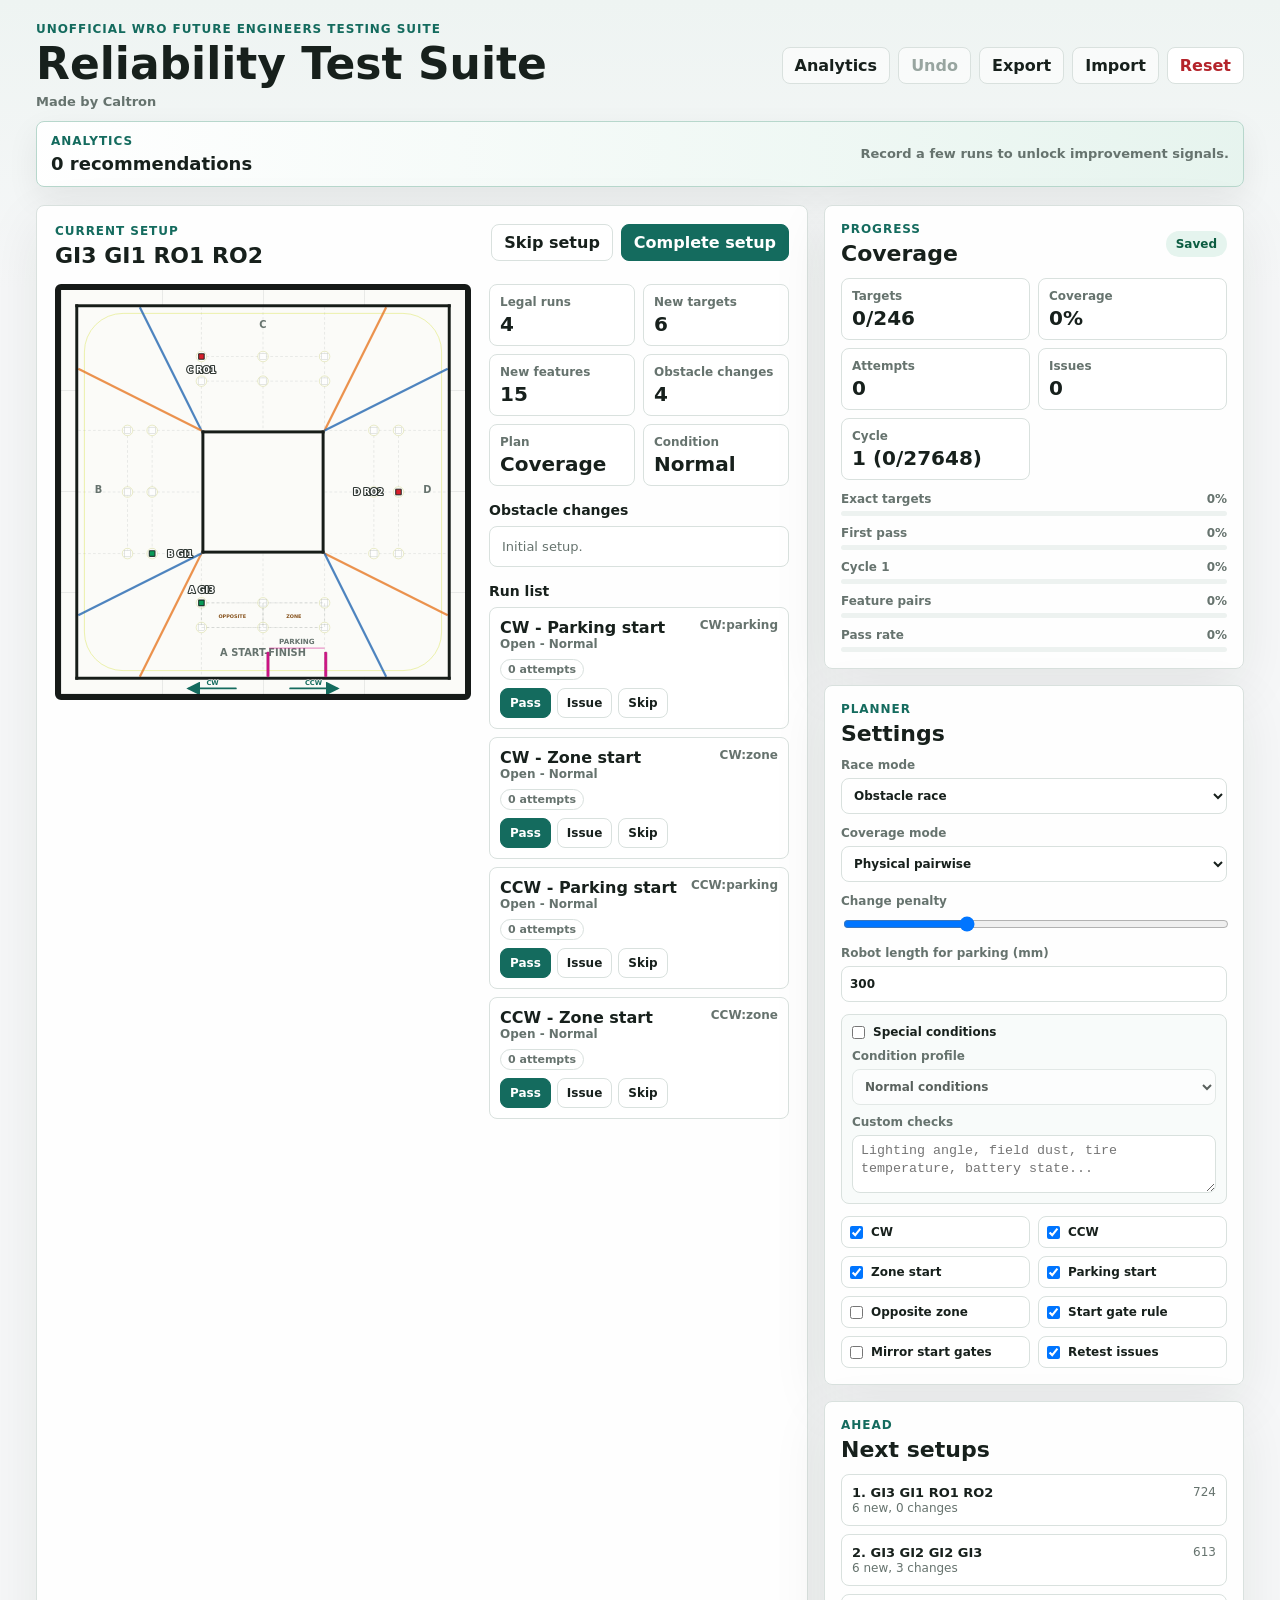
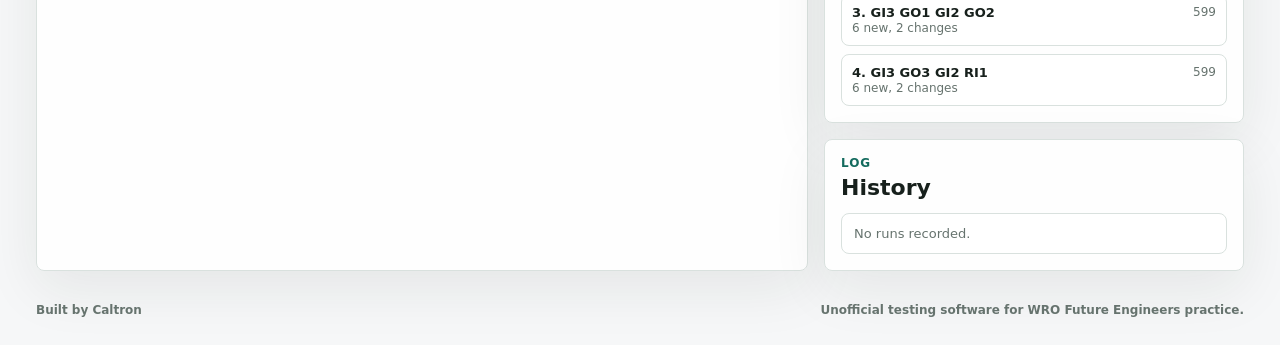
==== index.html @ f161d6ba "Publish WRO FE test suite" ====
<!doctype html>
<html lang="en">
  <head>
    <meta charset="utf-8">
    <meta name="viewport" content="width=device-width, initial-scale=1">
    <title>WRO FE Reliability Test Suite</title>
    <link rel="stylesheet" href="styles.css">
  </head>
  <body>
    <header class="app-header">
      <div>
        <p class="eyebrow">Unofficial WRO Future Engineers testing suite</p>
        <h1>Reliability Test Suite</h1>
        <p class="brand-line">Made by Caltron</p>
      </div>
      <div class="header-actions">
        <a class="button ghost" href="analytics.html">Analytics</a>
        <button id="undoBtn" class="button ghost" type="button">Undo</button>
        <button id="exportBtn" class="button ghost" type="button">Export</button>
        <label class="button ghost file-button">
          Import
          <input id="importInput" type="file" accept="application/json">
        </label>
        <button id="resetBtn" class="button danger" type="button">Reset</button>
      </div>
    </header>

    <a id="analyticsBanner" class="analytics-banner" href="analytics.html">
      <div>
        <p class="eyebrow">Analytics</p>
        <strong id="recommendationCount">0 recommendations</strong>
      </div>
      <span id="recommendationSummary">Record a few runs to unlock improvement signals.</span>
    </a>

    <main class="app-shell">
      <section class="panel planner-panel" aria-label="Current setup">
        <div class="panel-head">
          <div>
            <p class="eyebrow">Current setup</p>
            <h2 id="layoutTitle">No setup selected</h2>
          </div>
        <div class="setup-actions">
            <button id="nextBtn" class="button" type="button">Skip setup</button>
            <button id="completeBtn" class="button primary" type="button">Complete setup</button>
        </div>
        </div>

        <div class="setup-grid">
          <div class="field-wrap">
            <div id="field" class="field" aria-label="Field layout"></div>
          </div>

          <div class="setup-side">
            <div id="layoutMeta" class="metric-grid"></div>
            <div>
              <h3 id="changeTitle">Obstacle changes</h3>
              <div id="changeList" class="change-list"></div>
            </div>
            <div>
              <h3>Run list</h3>
              <div id="runList" class="run-list"></div>
            </div>
          </div>
        </div>
      </section>

      <aside class="side-stack">
        <section class="panel" aria-label="Coverage">
          <div class="panel-head compact">
            <div>
              <p class="eyebrow">Progress</p>
              <h2>Coverage</h2>
            </div>
            <span id="storageStatus" class="status-pill">Saved</span>
          </div>
          <div id="coverageCards" class="coverage-cards"></div>
          <div id="bars" class="bar-stack"></div>
        </section>

        <section class="panel" aria-label="Settings">
          <div class="panel-head compact">
            <div>
              <p class="eyebrow">Planner</p>
              <h2>Settings</h2>
            </div>
          </div>
          <form id="settingsForm" class="settings-form">
            <label>
              Race mode
              <select id="raceMode">
                <option value="obstacle">Obstacle race</option>
                <option value="free">Free race</option>
              </select>
            </label>
            <label>
              Coverage mode
              <select id="coverageMode">
                <option value="physical">Physical pairwise</option>
                <option value="directed">Directed strict</option>
              </select>
            </label>
            <label>
              Change penalty
              <input id="changePenalty" type="range" min="0" max="8" step="0.5">
            </label>
            <label>
              Robot length for parking (mm)
              <input id="parkingRobotLength" type="number" min="100" max="300" step="5" inputmode="numeric">
            </label>
            <div class="condition-box">
              <label class="condition-toggle"><input id="specialConditions" type="checkbox"> Special conditions</label>
              <label>
                Condition profile
                <select id="conditionProfile">
                  <option value="normal">Normal conditions</option>
                  <optgroup label="Lighting">
                    <option value="low-light">Low light</option>
                    <option value="bright-light">Bright light</option>
                    <option value="mixed-light">Mixed light</option>
                  </optgroup>
                  <optgroup label="Temperature">
                    <option value="cold-field">Cold field</option>
                    <option value="warm-field">Warm field</option>
                  </optgroup>
                  <optgroup label="Other">
                    <option value="low-battery">Low battery</option>
                    <option value="custom">Custom condition</option>
                  </optgroup>
                </select>
              </label>
              <label>
                Custom checks
                <textarea id="conditionChecks" rows="2" placeholder="Lighting angle, field dust, tire temperature, battery state..."></textarea>
              </label>
            </div>
            <div class="check-grid">
              <label><input id="includeCW" type="checkbox"> CW</label>
              <label><input id="includeCCW" type="checkbox"> CCW</label>
              <label><input id="includeZoneStart" type="checkbox"> Zone start</label>
              <label><input id="includeParkingStart" type="checkbox"> Parking start</label>
              <label><input id="includeOppositeZone" type="checkbox"> Opposite zone</label>
              <label><input id="strictStartGateRule" type="checkbox"> Start gate rule</label>
              <label><input id="mirrorStartGateRule" type="checkbox"> Mirror start gates</label>
              <label><input id="retestFailedTransitions" type="checkbox"> Retest issues</label>
            </div>
          </form>
        </section>

        <section class="panel" aria-label="Preview deck">
          <div class="panel-head compact">
            <div>
              <p class="eyebrow">Ahead</p>
              <h2>Next setups</h2>
            </div>
          </div>
          <div id="previewDeck" class="preview-list"></div>
        </section>

        <section class="panel" aria-label="History">
          <div class="panel-head compact">
            <div>
              <p class="eyebrow">Log</p>
              <h2>History</h2>
            </div>
          </div>
          <div id="historyList" class="history-list"></div>
        </section>
      </aside>
    </main>

    <footer class="app-footer">
      <span>Built by Caltron</span>
      <span>Unofficial testing software for WRO Future Engineers practice.</span>
    </footer>

    <template id="fieldTemplate">
      <div class="track-label label-a">A Start-Finish</div>
      <div class="track-label label-b">B</div>
      <div class="track-label label-c">C</div>
      <div class="track-label label-d">D</div>
      <div class="outer-line"></div>
      <div class="inner-block"></div>
      <div class="parking">
        <span></span>
        <span></span>
      </div>
      <div class="gate-lines top-lines"></div>
      <div class="gate-lines right-lines"></div>
      <div class="gate-lines bottom-lines"></div>
      <div class="gate-lines left-lines"></div>
    </template>

    <script src="engine.js"></script>
    <script src="app.js"></script>
  </body>
</html>
---- styles.css ----
:root {
  --bg: #f6f7f8;
  --panel: #ffffff;
  --panel-2: #eef4f2;
  --ink: #17201c;
  --muted: #66736e;
  --line: #d9e1de;
  --green: #079a57;
  --red: #d91f2b;
  --blue: #2367b1;
  --orange: #e87924;
  --magenta: #d41489;
  --accent: #146b5e;
  --accent-2: #c8732a;
  --danger: #b4232a;
  --shadow: 0 18px 55px rgba(23, 32, 28, 0.08);
  font-family: Inter, ui-sans-serif, system-ui, -apple-system, BlinkMacSystemFont, "Segoe UI", sans-serif;
}

* {
  box-sizing: border-box;
}

body {
  margin: 0;
  min-width: 320px;
  color: var(--ink);
  background: linear-gradient(180deg, #eef4f2 0, var(--bg) 290px);
}

button,
select,
input,
a {
  font: inherit;
}

.app-header {
  display: flex;
  align-items: center;
  justify-content: space-between;
  gap: 24px;
  padding: 22px clamp(16px, 3vw, 36px) 12px;
}

.app-header h1,
.panel h2,
.panel h3 {
  margin: 0;
  letter-spacing: 0;
}

.app-header h1 {
  font-size: clamp(28px, 4vw, 44px);
  line-height: 1;
}

.brand-line {
  margin: 8px 0 0;
  color: var(--muted);
  font-size: 13px;
  font-weight: 750;
}

.eyebrow {
  margin: 0 0 6px;
  color: var(--accent);
  font-size: 12px;
  font-weight: 800;
  letter-spacing: 0.08em;
  text-transform: uppercase;
}

.header-actions,
.setup-actions {
  display: flex;
  flex-wrap: wrap;
  gap: 8px;
  justify-content: flex-end;
}

.button {
  display: inline-flex;
  align-items: center;
  justify-content: center;
  min-height: 36px;
  border: 1px solid var(--line);
  border-radius: 8px;
  padding: 8px 12px;
  color: var(--ink);
  background: #fff;
  cursor: pointer;
  font-weight: 750;
  text-decoration: none;
  transition: border-color 0.15s ease, background 0.15s ease, transform 0.15s ease;
}

.button:hover {
  border-color: #b9c6c1;
  transform: translateY(-1px);
}

.button:disabled {
  color: #98a5a0;
  background: #f1f4f3;
  cursor: not-allowed;
  transform: none;
}

.button.primary {
  color: #fff;
  background: var(--accent);
  border-color: var(--accent);
}

.button.danger {
  color: var(--danger);
}

.button.danger.armed {
  color: #fff;
  background: var(--danger);
  border-color: var(--danger);
}

.button.ghost {
  background: rgba(255, 255, 255, 0.62);
}

.file-button {
  position: relative;
  overflow: hidden;
}

.file-button input {
  position: absolute;
  inset: 0;
  opacity: 0;
  pointer-events: none;
}

.app-shell {
  display: grid;
  grid-template-columns: minmax(0, 1fr) minmax(320px, 420px);
  gap: 16px;
  padding: 10px clamp(16px, 3vw, 36px) 32px;
}

.analytics-banner {
  display: flex;
  align-items: center;
  justify-content: space-between;
  gap: 16px;
  margin: 0 clamp(16px, 3vw, 36px) 8px;
  border: 1px solid #b7d7cc;
  border-radius: 8px;
  padding: 12px 14px;
  color: var(--ink);
  background: linear-gradient(90deg, rgba(255, 255, 255, 0.96), rgba(230, 244, 238, 0.96));
  box-shadow: 0 12px 32px rgba(23, 32, 28, 0.07);
  text-decoration: none;
}

.analytics-banner:hover {
  border-color: #83bca8;
}

.analytics-banner.has-recommendations {
  border-color: #79bfa2;
  background: linear-gradient(90deg, rgba(255, 255, 255, 0.98), rgba(221, 243, 233, 0.98));
}

.analytics-banner.has-recommendations .eyebrow {
  color: #0c5c41;
}

.analytics-banner strong {
  display: block;
  font-size: 18px;
  line-height: 1.1;
}

.analytics-banner > span {
  color: var(--muted);
  font-size: 13px;
  font-weight: 750;
  text-align: right;
}

.app-footer {
  display: flex;
  flex-wrap: wrap;
  gap: 8px 18px;
  justify-content: space-between;
  padding: 0 clamp(16px, 3vw, 36px) 28px;
  color: var(--muted);
  font-size: 12px;
  font-weight: 750;
}

.panel {
  border: 1px solid var(--line);
  border-radius: 8px;
  background: rgba(255, 255, 255, 0.93);
  box-shadow: var(--shadow);
}

.planner-panel {
  min-width: 0;
  padding: 18px;
}

.side-stack {
  display: grid;
  gap: 16px;
  align-self: start;
}

.side-stack .panel {
  padding: 16px;
}

.panel-head {
  display: flex;
  align-items: start;
  justify-content: space-between;
  gap: 16px;
  margin-bottom: 16px;
}

.panel-head.compact {
  align-items: center;
  margin-bottom: 12px;
}

.panel h2 {
  font-size: 22px;
  line-height: 1.1;
}

.panel h3 {
  margin-bottom: 8px;
  font-size: 14px;
}

.setup-grid {
  display: grid;
  grid-template-columns: minmax(360px, 1fr) minmax(300px, 0.48fr);
  gap: 18px;
  align-items: start;
}

.field-wrap {
  min-width: 0;
}

.field {
  position: relative;
  width: 100%;
  max-width: 760px;
  aspect-ratio: 1;
  margin: 0 auto;
  border: 6px solid #161a18;
  border-radius: 6px;
  background:
    linear-gradient(90deg, rgba(23, 32, 28, 0.08) 1px, transparent 1px) 0 0 / 25% 25%,
    linear-gradient(0deg, rgba(23, 32, 28, 0.08) 1px, transparent 1px) 0 0 / 25% 25%,
    #fbfbf8;
  overflow: hidden;
}

.field-svg {
  display: block;
  width: 100%;
  height: 100%;
}

.mat-bg {
  fill: #fbfbf8;
}

.barrier-board {
  fill: #171d19;
}

.guide-line {
  stroke-width: 18;
  opacity: 0.8;
}

.outer-guide-line {
  fill: none;
  stroke: rgba(213, 226, 61, 0.82);
  stroke-width: 4;
}

.corner-arc {
  fill: none;
  stroke: rgba(198, 205, 107, 0.75);
  stroke-width: 7;
}

.marker-line,
.free-reference-line {
  stroke-width: 4;
  stroke-dasharray: 22 18;
}

.marker-line {
  stroke: rgba(102, 115, 110, 0.26);
}

.free-reference-line {
  stroke: rgba(102, 115, 110, 0.16);
}

.guide-blue {
  stroke: var(--blue);
}

.guide-orange {
  stroke: var(--orange);
}

.section-label,
.tiny-label,
.measure-label,
.obstacle-label {
  font-family: Inter, ui-sans-serif, system-ui, -apple-system, BlinkMacSystemFont, "Segoe UI", sans-serif;
  font-weight: 850;
}

.section-label {
  fill: #66736e;
  font-size: 80px;
}

.tiny-label {
  fill: #66736e;
  font-size: 58px;
  text-transform: uppercase;
}

.start-zone-label {
  fill: #87531d;
  paint-order: stroke;
  stroke: #fbfbf8;
  stroke-width: 12;
  font-size: 40px;
  stroke-linejoin: round;
}

.start-zone {
  fill: transparent;
  stroke: rgba(102, 115, 110, 0.32);
  stroke-width: 4;
  stroke-dasharray: 24 18;
}

.secondary-zone {
  stroke: rgba(102, 115, 110, 0.32);
}

.parking-wall {
  fill: var(--magenta);
  stroke: #a31268;
  stroke-width: 4;
}

.parking-depth {
  stroke: rgba(212, 20, 137, 0.44);
  stroke-width: 10;
}

.marker-circle {
  fill: rgba(255, 255, 255, 0.48);
  stroke: rgba(197, 205, 111, 0.72);
  stroke-width: 4;
}

.marker-square {
  fill: rgba(255, 255, 255, 0.76);
  stroke: rgba(102, 115, 110, 0.35);
  stroke-width: 4;
}

.obstacle-block {
  stroke: rgba(23, 32, 28, 0.84);
  stroke-width: 9;
}

.red-block {
  fill: var(--red);
}

.green-block {
  fill: var(--green);
}

.obstacle-label {
  fill: #fff;
  paint-order: stroke;
  stroke: rgba(23, 32, 28, 0.9);
  stroke-width: 18;
  font-size: 70px;
  stroke-linejoin: round;
}

.measure-line {
  stroke: var(--accent);
  stroke-width: 12;
  stroke-dasharray: 36 24;
}

.measure-label {
  fill: var(--accent);
  paint-order: stroke;
  stroke: #fbfbf8;
  stroke-width: 16;
  font-size: 74px;
  stroke-linejoin: round;
}

.direction-arrow {
  stroke: var(--accent);
  stroke-width: 14;
  stroke-linecap: round;
}

.direction-arrow-head {
  fill: var(--accent);
}

.direction-label {
  fill: var(--accent);
  paint-order: stroke;
  stroke: #fbfbf8;
  stroke-width: 10;
  font-size: 54px;
  font-weight: 900;
  stroke-linejoin: round;
}

.outer-line,
.inner-block,
.parking,
.track-label,
.gate-lines,
.obstacle,
.start-badge {
  position: absolute;
}

.outer-line {
  inset: 5.5%;
  border: 2px solid #202522;
  border-radius: 4px;
  pointer-events: none;
}

.inner-block {
  inset: 36%;
  border: 5px solid #202522;
  border-radius: 5px;
  background:
    linear-gradient(135deg, transparent 0 44%, rgba(35, 103, 177, 0.75) 44% 47%, transparent 47%),
    linear-gradient(45deg, transparent 0 44%, rgba(232, 121, 36, 0.75) 44% 47%, transparent 47%),
    #f4f5f3;
}

.track-label {
  z-index: 4;
  color: var(--muted);
  font-size: clamp(10px, 1.5vw, 13px);
  font-weight: 850;
  text-transform: uppercase;
}

.label-a {
  top: 7.5%;
  left: 50%;
  transform: translateX(-50%);
}

.label-b {
  right: 7.5%;
  top: 50%;
  transform: translateY(-50%);
}

.label-c {
  bottom: 7.5%;
  left: 50%;
  transform: translateX(-50%);
}

.label-d {
  left: 7.5%;
  top: 50%;
  transform: translateY(-50%);
}

.parking {
  left: 42%;
  top: 9%;
  width: 16%;
  height: 12%;
  display: flex;
  justify-content: space-between;
  align-items: stretch;
  padding: 0 12%;
  border-bottom: 2px solid rgba(212, 20, 137, 0.4);
}

.parking span {
  width: 12%;
  background: var(--magenta);
  border-radius: 3px;
}

.gate-lines {
  pointer-events: none;
  opacity: 0.64;
}

.top-lines {
  left: 18%;
  top: 7%;
  width: 64%;
  height: 29%;
  background:
    linear-gradient(90deg, transparent 0 16%, rgba(102, 115, 110, 0.28) 16% 17%, transparent 17% 49%, rgba(102, 115, 110, 0.28) 49% 50%, transparent 50% 82%, rgba(102, 115, 110, 0.28) 82% 83%, transparent 83%),
    linear-gradient(0deg, transparent 0 34%, rgba(102, 115, 110, 0.23) 34% 35%, transparent 35% 70%, rgba(102, 115, 110, 0.23) 70% 71%, transparent 71%);
}

.bottom-lines {
  left: 18%;
  bottom: 7%;
  width: 64%;
  height: 29%;
  background:
    linear-gradient(90deg, transparent 0 16%, rgba(102, 115, 110, 0.28) 16% 17%, transparent 17% 49%, rgba(102, 115, 110, 0.28) 49% 50%, transparent 50% 82%, rgba(102, 115, 110, 0.28) 82% 83%, transparent 83%),
    linear-gradient(0deg, transparent 0 34%, rgba(102, 115, 110, 0.23) 34% 35%, transparent 35% 70%, rgba(102, 115, 110, 0.23) 70% 71%, transparent 71%);
}

.right-lines {
  right: 7%;
  top: 18%;
  width: 29%;
  height: 64%;
  background:
    linear-gradient(0deg, transparent 0 16%, rgba(102, 115, 110, 0.28) 16% 17%, transparent 17% 49%, rgba(102, 115, 110, 0.28) 49% 50%, transparent 50% 82%, rgba(102, 115, 110, 0.28) 82% 83%, transparent 83%),
    linear-gradient(90deg, transparent 0 34%, rgba(102, 115, 110, 0.23) 34% 35%, transparent 35% 70%, rgba(102, 115, 110, 0.23) 70% 71%, transparent 71%);
}

.left-lines {
  left: 7%;
  top: 18%;
  width: 29%;
  height: 64%;
  background:
    linear-gradient(0deg, transparent 0 16%, rgba(102, 115, 110, 0.28) 16% 17%, transparent 17% 49%, rgba(102, 115, 110, 0.28) 49% 50%, transparent 50% 82%, rgba(102, 115, 110, 0.28) 82% 83%, transparent 83%),
    linear-gradient(90deg, transparent 0 34%, rgba(102, 115, 110, 0.23) 34% 35%, transparent 35% 70%, rgba(102, 115, 110, 0.23) 70% 71%, transparent 71%);
}

.obstacle {
  z-index: 8;
  width: clamp(18px, 4.1%, 31px);
  aspect-ratio: 1;
  border: 2px solid rgba(23, 32, 28, 0.62);
  border-radius: 5px;
  transform: translate(-50%, -50%);
  box-shadow: 0 8px 18px rgba(23, 32, 28, 0.24);
}

.obstacle.red {
  background: var(--red);
}

.obstacle.green {
  background: var(--green);
}

.obstacle .tag {
  position: absolute;
  left: 50%;
  top: calc(100% + 4px);
  transform: translateX(-50%);
  min-width: 38px;
  border-radius: 5px;
  padding: 2px 4px;
  color: #fff;
  background: rgba(23, 32, 28, 0.88);
  font-size: 10px;
  font-weight: 850;
  text-align: center;
  white-space: nowrap;
}

.start-badge {
  z-index: 7;
  left: 50%;
  top: 22%;
  width: 14%;
  height: 4.5%;
  transform: translate(-50%, -50%);
  border: 2px dashed var(--accent-2);
  border-radius: 999px;
}

.setup-side {
  display: grid;
  gap: 16px;
  min-width: 0;
}

.metric-grid,
.coverage-cards {
  display: grid;
  grid-template-columns: repeat(2, minmax(0, 1fr));
  gap: 8px;
}

.metric,
.coverage-card,
.run-card,
.history-item,
.preview-item,
.change-item,
.empty-state {
  border: 1px solid var(--line);
  border-radius: 8px;
  background: #fff;
}

.metric,
.coverage-card {
  padding: 10px;
}

.metric span,
.coverage-card span {
  display: block;
  color: var(--muted);
  font-size: 12px;
  font-weight: 750;
}

.metric strong,
.coverage-card strong {
  display: block;
  margin-top: 4px;
  font-size: 20px;
  line-height: 1.1;
}

.change-list,
.run-list,
.history-list,
.preview-list {
  display: grid;
  gap: 8px;
}

.change-item {
  padding: 9px 10px;
  color: var(--muted);
  font-size: 13px;
}

.change-item strong {
  color: var(--ink);
}

.run-card {
  display: grid;
  gap: 8px;
  padding: 10px;
}

.run-card.done {
  background: #f0f7f4;
  border-color: #b8d9cd;
}

.run-card.issue {
  background: #fff2f2;
  border-color: #efb8bb;
}

.run-head {
  display: flex;
  justify-content: space-between;
  gap: 10px;
}

.run-title {
  font-weight: 850;
}

.run-meta {
  color: var(--muted);
  font-size: 12px;
  font-weight: 700;
}

.run-stats {
  display: flex;
  flex-wrap: wrap;
  gap: 5px;
}

.run-stats span {
  border: 1px solid var(--line);
  border-radius: 999px;
  padding: 3px 7px;
  color: var(--muted);
  background: #fff;
  font-size: 11px;
  font-weight: 800;
}

.failure-panel {
  display: grid;
  gap: 7px;
  border: 1px solid rgba(180, 35, 42, 0.18);
  border-radius: 8px;
  padding: 8px;
  background: rgba(255, 255, 255, 0.62);
}

.failure-title {
  color: var(--muted);
  font-size: 11px;
  font-weight: 850;
  text-transform: uppercase;
}

.failure-tags {
  display: flex;
  flex-wrap: wrap;
  gap: 5px;
}

.failure-tag {
  min-height: 27px;
  border: 1px solid #e0c6c6;
  border-radius: 999px;
  padding: 4px 8px;
  color: #7d3d3d;
  background: #fff;
  cursor: pointer;
  font-size: 11px;
  font-weight: 850;
}

.failure-tag:hover {
  border-color: #ca8a8a;
}

.failure-tag.active {
  color: #fff;
  background: var(--danger);
  border-color: var(--danger);
}

.failure-note {
  display: grid;
  gap: 5px;
}

.failure-note span {
  color: var(--muted);
  font-size: 11px;
  font-weight: 850;
  text-transform: uppercase;
}

.failure-note textarea {
  width: 100%;
  min-height: 54px;
  resize: vertical;
  border: 1px solid #e0c6c6;
  border-radius: 8px;
  padding: 7px 8px;
  color: var(--ink);
  background: #fff;
  font: inherit;
  font-size: 12px;
  line-height: 1.35;
}

.failure-note textarea:focus {
  outline: 2px solid rgba(180, 35, 42, 0.18);
  border-color: #ca8a8a;
}

.run-actions {
  display: flex;
  flex-wrap: wrap;
  gap: 6px;
}

.run-actions .button {
  min-height: 30px;
  padding: 5px 9px;
  font-size: 12px;
}

.status-pill {
  display: inline-flex;
  align-items: center;
  min-height: 26px;
  border-radius: 999px;
  padding: 4px 10px;
  color: #0c5c41;
  background: #e5f4ee;
  font-size: 12px;
  font-weight: 850;
}

.status-pill.warn {
  color: #89351a;
  background: #fff0e6;
}

.bar-stack {
  display: grid;
  gap: 10px;
  margin-top: 12px;
}

.bar-row {
  display: grid;
  gap: 5px;
}

.bar-label {
  display: flex;
  justify-content: space-between;
  color: var(--muted);
  font-size: 12px;
  font-weight: 800;
}

.bar {
  height: 5px;
  border-radius: 999px;
  overflow: hidden;
  background: #edf2f0;
}

.bar span {
  display: block;
  height: 100%;
  width: 0;
  border-radius: inherit;
  background: var(--accent);
}

.settings-form {
  display: grid;
  gap: 12px;
}

.settings-form label {
  display: grid;
  gap: 6px;
  color: var(--muted);
  font-size: 12px;
  font-weight: 850;
}

.settings-form select,
.settings-form input[type="range"],
.settings-form input[type="number"] {
  width: 100%;
}

.settings-form select,
.settings-form input[type="number"],
.settings-form textarea {
  min-height: 36px;
  border: 1px solid var(--line);
  border-radius: 8px;
  padding: 6px 8px;
  color: var(--ink);
  background: #fff;
}

.settings-form textarea {
  resize: vertical;
  min-height: 58px;
  line-height: 1.35;
}

.condition-box {
  display: grid;
  gap: 10px;
  border: 1px solid var(--line);
  border-radius: 8px;
  padding: 10px;
  background: #f8fbfa;
}

.settings-form .condition-toggle {
  display: flex;
  align-items: center;
  gap: 8px;
  color: var(--ink);
  font-size: 12px;
}

.condition-toggle input {
  margin: 0;
}

.check-grid {
  display: grid;
  grid-template-columns: repeat(2, minmax(0, 1fr));
  gap: 8px;
}

.check-grid label {
  display: flex;
  align-items: center;
  gap: 8px;
  min-height: 32px;
  border: 1px solid var(--line);
  border-radius: 8px;
  padding: 6px 8px;
  color: var(--ink);
  background: #fff;
  font-size: 12px;
}

.check-grid input {
  margin: 0;
}

.check-grid input:disabled + span {
  color: #98a5a0;
}

.check-grid label:has(input:disabled) {
  color: #98a5a0;
  background: #f5f7f6;
}

.preview-item,
.history-item {
  padding: 10px;
  font-size: 13px;
}

.preview-item {
  display: flex;
  justify-content: space-between;
  gap: 10px;
}

.preview-item strong,
.history-item strong {
  display: block;
  font-size: 13px;
}

.preview-item span,
.history-item span {
  color: var(--muted);
  font-size: 12px;
}

.empty-state {
  padding: 12px;
  color: var(--muted);
  font-size: 13px;
}

@media (max-width: 1120px) {
  .app-shell {
    grid-template-columns: 1fr;
  }

  .side-stack {
    grid-template-columns: repeat(2, minmax(0, 1fr));
  }
}

@media (max-width: 820px) {
  .app-header,
  .panel-head,
  .setup-grid {
    grid-template-columns: 1fr;
  }

  .app-header,
  .panel-head {
    align-items: stretch;
    flex-direction: column;
  }

  .setup-grid {
    display: grid;
  }

  .side-stack {
    grid-template-columns: 1fr;
  }

  .field {
    max-width: none;
  }
}

@media (max-width: 560px) {
  .app-header {
    padding-top: 16px;
  }

  .header-actions,
  .setup-actions {
    justify-content: stretch;
  }

  .header-actions .button,
  .setup-actions .button,
  .file-button {
    flex: 1 1 auto;
  }

  .app-footer {
    flex-direction: column;
  }

  .analytics-banner {
    align-items: stretch;
    flex-direction: column;
  }

  .analytics-banner > span {
    text-align: left;
  }

  .planner-panel,
  .side-stack .panel {
    padding: 12px;
  }

  .setup-grid {
    grid-template-columns: 1fr;
  }

  .metric-grid,
  .coverage-cards,
  .check-grid {
    grid-template-columns: 1fr;
  }

  .track-label {
    font-size: 10px;
  }
}
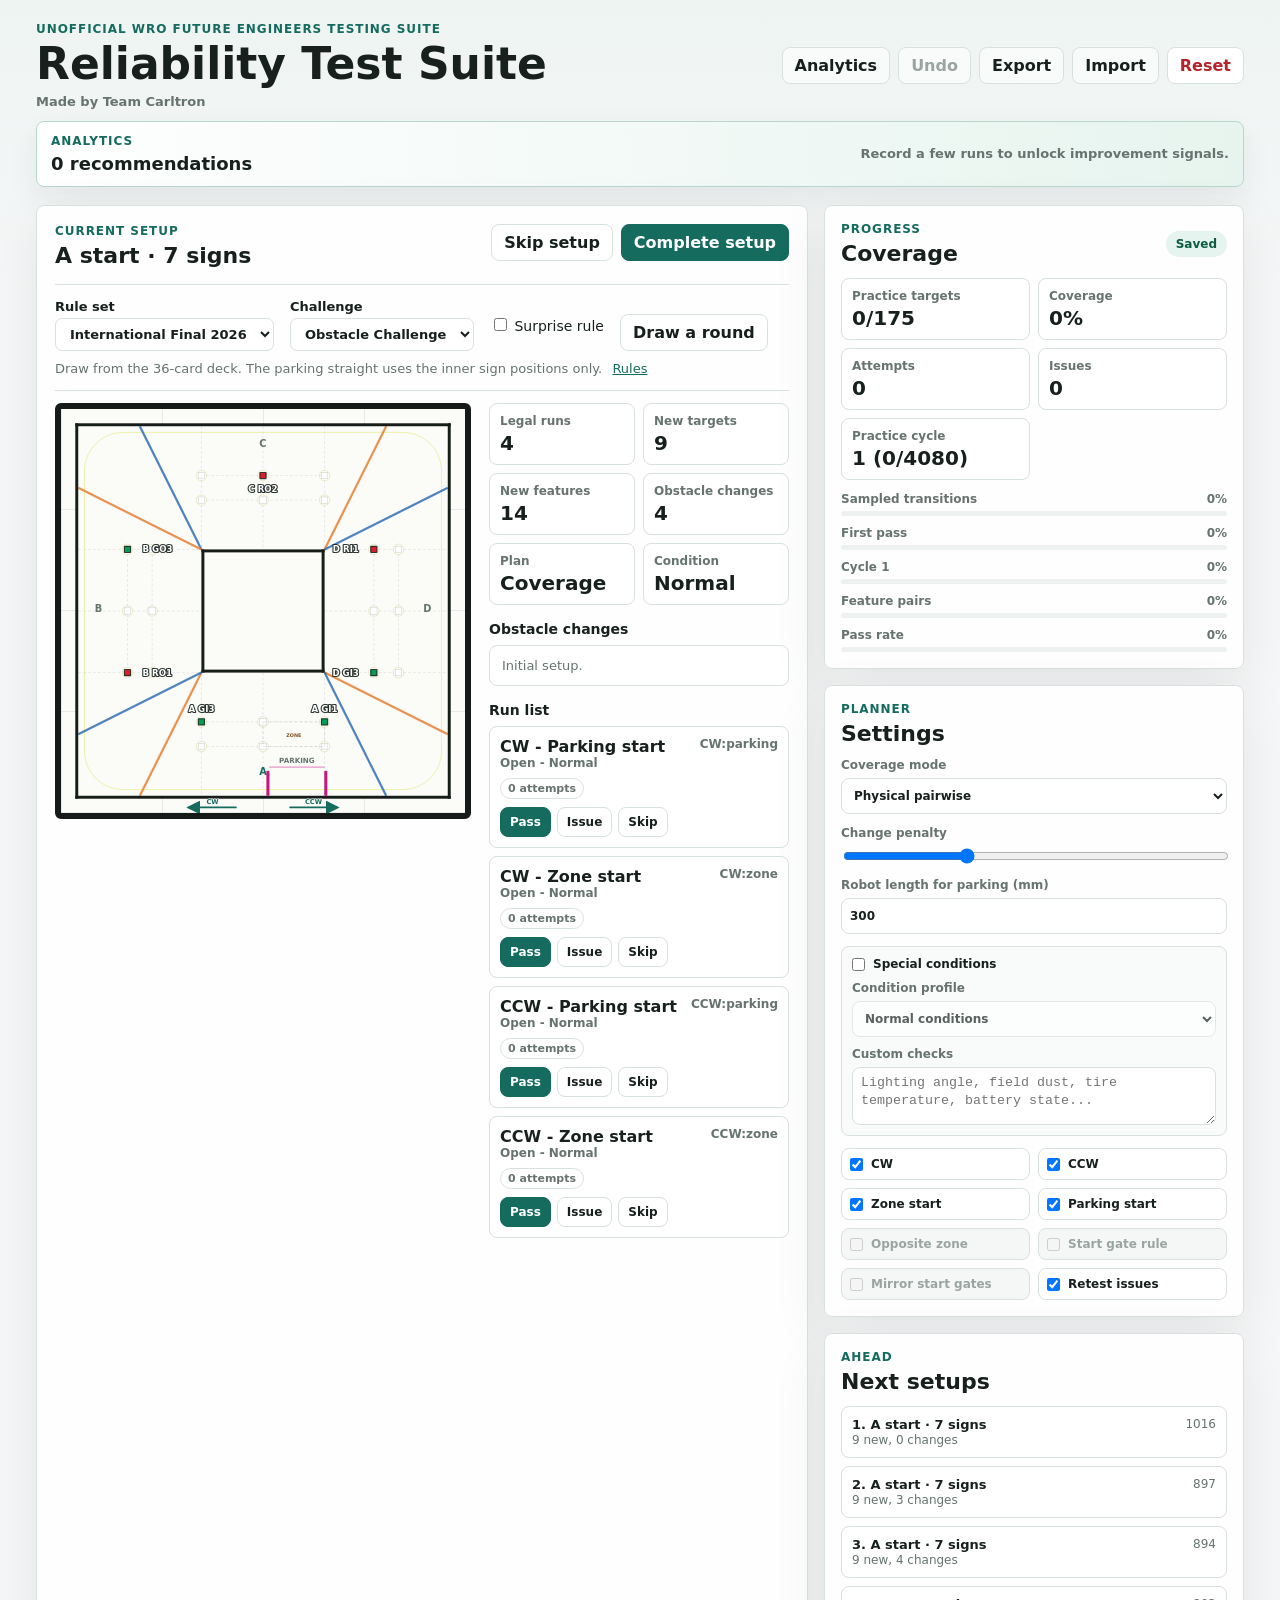
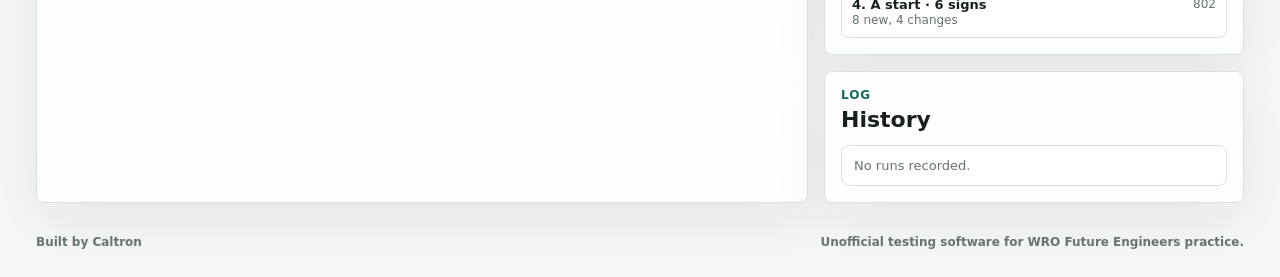
==== commit 069b8b6b: "Add International Final test layouts" ====
--- a/index.html
+++ b/index.html
@@ -4,14 +4,14 @@
     <meta charset="utf-8">
     <meta name="viewport" content="width=device-width, initial-scale=1">
     <title>WRO FE Reliability Test Suite</title>
-    <link rel="stylesheet" href="styles.css">
+    <link rel="stylesheet" href="styles.css?v=1.1.0">
   </head>
   <body>
     <header class="app-header">
       <div>
         <p class="eyebrow">Unofficial WRO Future Engineers testing suite</p>
         <h1>Reliability Test Suite</h1>
-        <p class="brand-line">Made by Caltron</p>
+        <p class="brand-line">Made by Team Carltron</p>
       </div>
       <div class="header-actions">
         <a class="button ghost" href="analytics.html">Analytics</a>
@@ -46,6 +46,23 @@
         </div>
         </div>
 
+        <div class="rule-controls" aria-label="Competition rules">
+          <label>Rule set
+            <select id="ruleset">
+              <option value="international">International Final 2026</option>
+              <option value="german">German 2026 practice</option>
+            </select>
+          </label>
+          <label>Challenge
+            <select id="raceMode">
+              <option value="obstacle">Obstacle Challenge</option>
+              <option value="free">Open Challenge</option>
+            </select>
+          </label>
+          <label class="rule-toggle"><input id="surpriseRule" type="checkbox"> Surprise rule</label>
+          <button id="drawBtn" class="button" type="button">Draw a round</button>
+          <p class="rule-note"><span id="ruleNote"></span> <a id="ruleSource" target="_blank" rel="noopener">Rules</a></p>
+        </div>
         <div class="setup-grid">
           <div class="field-wrap">
             <div id="field" class="field" aria-label="Field layout"></div>
@@ -86,13 +103,6 @@
             </div>
           </div>
           <form id="settingsForm" class="settings-form">
-            <label>
-              Race mode
-              <select id="raceMode">
-                <option value="obstacle">Obstacle race</option>
-                <option value="free">Free race</option>
-              </select>
-            </label>
             <label>
               Coverage mode
               <select id="coverageMode">
@@ -191,7 +201,8 @@
       <div class="gate-lines left-lines"></div>
     </template>
 
-    <script src="engine.js"></script>
-    <script src="app.js"></script>
+    <script src="international.js?v=1.1.0"></script>
+    <script src="engine.js?v=1.1.0"></script>
+    <script src="app.js?v=1.1.0"></script>
   </body>
 </html>
--- a/styles.css
+++ b/styles.css
@@ -79,6 +79,41 @@
   justify-content: flex-end;
 }
 
+.rule-controls {
+  display: flex;
+  align-items: end;
+  flex-wrap: wrap;
+  gap: 10px 16px;
+  padding: 14px 0;
+  margin-bottom: 12px;
+  border-block: 1px solid var(--line);
+}
+
+.rule-controls label:not(.rule-toggle), .bonus-fields label:first-child {
+  display: grid;
+  gap: 4px;
+  font-size: 13px;
+  font-weight: 650;
+}
+
+.rule-controls select, .bonus-fields select {
+  padding: 7px 10px;
+  color: var(--ink);
+  border: 1px solid var(--line);
+  border-radius: 7px;
+  background: var(--panel);
+}
+
+.rule-toggle { align-self: center; font-size: 14px; }
+.rule-toggle:has(:disabled) { color: var(--muted); }
+.rule-note { flex-basis: 100%; margin: 0; color: var(--muted); font-size: 13px; }
+.rule-note a { margin-left: 6px; color: var(--accent); }
+.modified-ring { fill: none; stroke: #8217a6; stroke-width: 9; }
+.section-label.active-section { fill: var(--accent); font-weight: 850; }
+.modified-note { grid-column: 1 / -1; margin: 0; padding: 9px 12px; border-left: 3px solid #8217a6; background: #faf3fc; font-size: 13px; }
+.bonus-fields { display: grid; gap: 6px; margin: 10px 0; font-size: 13px; }
+[hidden] { display: none !important; }
+
 .button {
   display: inline-flex;
   align-items: center;
